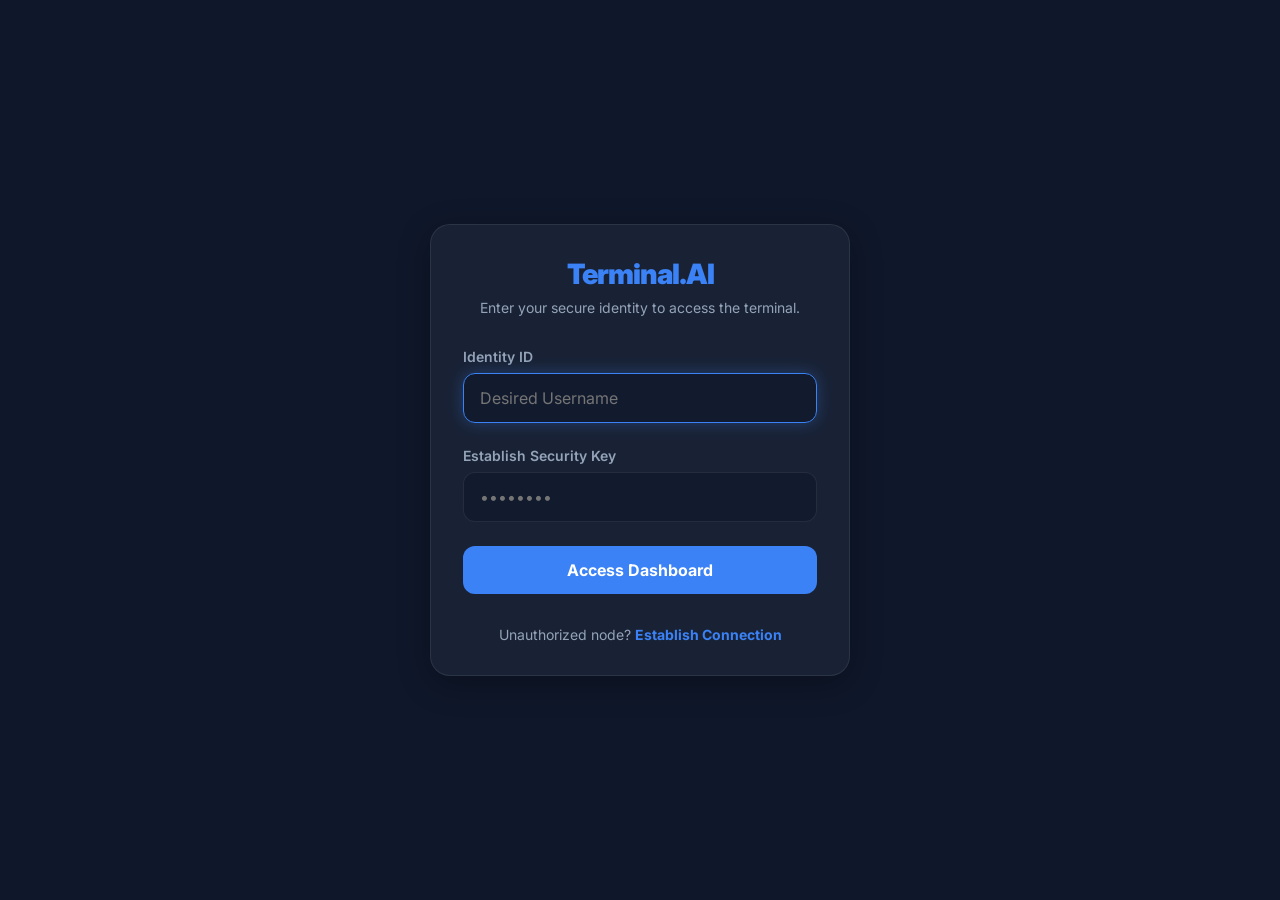
==== index.html @ 9600621f "fix: UI + static files for Vercel" ====
<!DOCTYPE html>
<html lang="en">
<head>
    <meta charset="UTF-8">
    <meta name="viewport" content="width=device-width, initial-scale=1.0">
    <title>Login | Terminal.AI</title>
    <link rel="stylesheet" href="./style.css">
    <link rel="preconnect" href="https://fonts.googleapis.com">
    <link rel="preconnect" href="https://fonts.gstatic.com" crossorigin>
    <link href="https://fonts.googleapis.com/css2?family=Inter:wght@400;500;600;700;800;900&display=swap" rel="stylesheet">
</head>
<body>
    <div class="auth-page">
        <div class="glass-card auth-card">
            <div class="auth-header">
                <h1 style="color: var(--primary); font-weight: 900; letter-spacing: -1px;">Terminal.AI</h1>
                <p style="color: var(--text-muted); font-size: 0.875rem;">Enter your secure identity to access the terminal.</p>
            </div>

            <form id="loginForm">
                <div class="form-group">
                    <label class="form-label">Identity ID</label>
                    <input type="text" name="username" class="form-input" placeholder="Desired Username" required autofocus>
                </div>
                <div class="form-group">
                    <label class="form-label">Establish Security Key</label>
                    <input type="password" name="password" class="form-input" placeholder="••••••••" required>
                </div>
                <button type="submit" class="btn btn-primary">
                    Access Dashboard
                </button>
            </form>

            <p style="text-align: center; margin-top: 2rem; font-size: 0.875rem; color: var(--text-muted);">
                Unauthorized node? <a href="./signup.html" style="color: var(--primary); text-decoration: none; font-weight: 700;">Establish Connection</a>
            </p>
        </div>
    </div>
    <script src="./script.js"></script>
</body>
</html>
---- style.css ----
:root {
    --bg-dark: #0f172a;
    --card-bg: rgba(30, 41, 59, 0.7);
    --glass-border: rgba(255, 255, 255, 0.08);
    --primary: #3b82f6;
    --neon-green: #00ff88;
    --neon-red: #ef4444;
    --text-main: #f8fafc;
    --text-muted: #94a3b8;
}

* {
    margin: 0; padding: 0; box-sizing: border-box;
    font-family: 'Inter', system-ui, -apple-system, sans-serif;
}

body {
    background-color: var(--bg-dark);
    color: var(--text-main);
    min-height: 100vh;
    display: flex;
    flex-direction: column;
}

/* --- Layout --- */
.container {
    max-width: 1200px;
    margin: 0 auto;
    padding: 2rem;
    width: 100%;
}

.glass-card {
    background: var(--card-bg);
    backdrop-filter: blur(12px);
    -webkit-backdrop-filter: blur(12px);
    border: 1px solid var(--glass-border);
    border-radius: 1.25rem;
    padding: 2rem;
    box-shadow: 0 8px 32px rgba(0, 0, 0, 0.3);
}

/* --- Auth Pages --- */
.auth-page {
    flex: 1;
    display: flex;
    align-items: center;
    justify-content: center;
    padding: 2rem;
}

.auth-card {
    width: 100%;
    max-width: 420px;
}

.auth-header {
    text-align: center;
    margin-bottom: 2rem;
}

.auth-header h1 {
    font-size: 1.75rem;
    font-weight: 800;
    margin-bottom: 0.5rem;
}

.form-group {
    margin-bottom: 1.5rem;
}

.form-label {
    display: block;
    font-size: 0.875rem;
    font-weight: 600;
    color: var(--text-muted);
    margin-bottom: 0.5rem;
}

.form-input {
    width: 100%;
    background: rgba(15, 23, 42, 0.6);
    border: 1px solid var(--glass-border);
    border-radius: 0.75rem;
    padding: 0.875rem 1rem;
    color: #fff;
    font-size: 1rem;
    outline: none;
    transition: all 0.3s;
}

.form-input:focus {
    border-color: var(--primary);
    box-shadow: 0 0 15px rgba(59, 130, 246, 0.3);
}

.btn {
    width: 100%;
    padding: 0.875rem;
    border-radius: 0.75rem;
    border: none;
    font-size: 1rem;
    font-weight: 700;
    cursor: pointer;
    transition: all 0.3s;
    display: flex;
    align-items: center;
    justify-content: center;
    gap: 0.5rem;
}

.btn-primary {
    background: var(--primary);
    color: #fff;
}

.btn-primary:hover {
    transform: translateY(-2px);
    opacity: 0.9;
}

/* --- Dashboard --- */
header {
    margin-bottom: 3rem;
}

.dashboard-header {
    display: flex;
    justify-content: space-between;
    align-items: center;
    margin-bottom: 2rem;
}

.ticker-form {
    display: flex;
    gap: 1rem;
}

.ticker-input {
    width: 300px;
}

.predict-btn {
    width: auto;
    padding: 0.875rem 2rem;
}

.results-grid {
    display: grid;
    grid-template-columns: 1fr 1.5fr;
    gap: 1.5rem;
}

.prediction-val {
    font-size: 3rem;
    font-weight: 900;
    text-align: center;
    margin: 1.5rem 0;
}

.val-up { color: var(--neon-green); }
.val-down { color: var(--neon-red); }

.confidence-track {
    height: 10px;
    background: rgba(255, 255, 255, 0.05);
    border-radius: 5px;
    overflow: hidden;
    margin-top: 1rem;
}

.confidence-bar {
    height: 100%;
    background: var(--primary);
    transition: width 1s ease-in-out;
}

/* --- News --- */
.news-item {
    padding: 1rem 0;
    border-bottom: 1px solid var(--glass-border);
}

.news-item:last-child {
    border: none;
}

.news-title {
    font-weight: 600;
    font-size: 0.95rem;
    margin-bottom: 0.25rem;
    display: block;
}

.news-meta {
    font-size: 0.75rem;
    color: var(--text-muted);
}

/* --- Loader --- */
.loader-container {
    display: flex;
    flex-direction: column;
    align-items: center;
    justify-content: center;
    padding: 4rem;
}

.spinner {
    width: 3rem;
    height: 3rem;
    border: 4px solid rgba(255, 255, 255, 0.1);
    border-top-color: var(--primary);
    border-radius: 50%;
    animation: spin 1s linear infinite;
    margin-bottom: 1rem;
}

@keyframes spin {
    to { transform: rotate(360deg); }
}

.hidden { display: none !important; }

@media (max-width: 768px) {
    .results-grid {
        grid-template-columns: 1fr;
    }
    .ticker-form {
        flex-direction: column;
    }
    .ticker-input {
        width: 100%;
    }
}
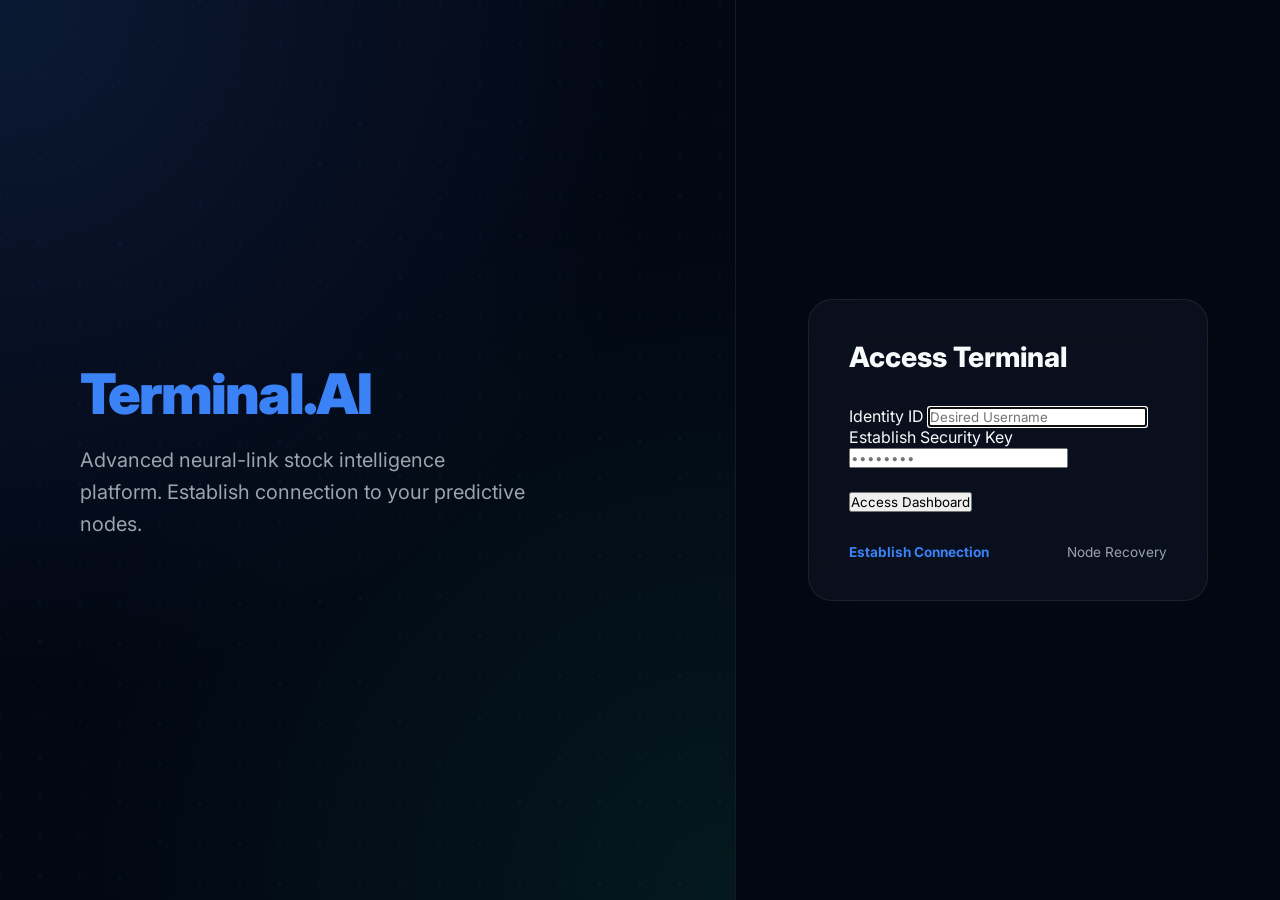
==== commit 89608601: "fix: UI + static files for Vercel" ====
--- a/index.html
+++ b/index.html
@@ -6,36 +6,90 @@
     <title>Login | Terminal.AI</title>
     <link rel="stylesheet" href="./style.css">
     <link rel="preconnect" href="https://fonts.googleapis.com">
-    <link rel="preconnect" href="https://fonts.gstatic.com" crossorigin>
     <link href="https://fonts.googleapis.com/css2?family=Inter:wght@400;500;600;700;800;900&display=swap" rel="stylesheet">
+    <style>
+        .split-layout {
+            display: flex;
+            min-height: 100vh;
+            width: 100%;
+        }
+        .info-pane {
+            flex: 1.2;
+            background: radial-gradient(circle at top left, rgba(59, 130, 246, 0.15), transparent 60%),
+                        radial-gradient(circle at bottom right, rgba(16, 185, 129, 0.1), transparent 60%);
+            display: flex;
+            flex-direction: column;
+            justify-content: center;
+            padding: 5rem;
+            position: relative;
+            overflow: hidden;
+        }
+        .form-pane {
+            flex: 1;
+            background: #030712;
+            display: flex;
+            align-items: center;
+            justify-content: center;
+            padding: 2rem;
+            border-left: 1px solid var(--glass-border);
+        }
+        .branding h1 { font-size: 3.5rem; font-weight: 900; letter-spacing: -2px; color: var(--primary); margin-bottom: 1rem; }
+        .branding p { font-size: 1.25rem; color: var(--text-muted); max-width: 450px; line-height: 1.6; }
+        
+        .auth-card {
+            width: 100%;
+            max-width: 400px;
+            padding: 2.5rem;
+            background: rgba(17, 24, 39, 0.5);
+            backdrop-filter: blur(24px);
+            -webkit-backdrop-filter: blur(24px);
+            border: 1px solid var(--glass-border);
+            border-radius: 1.5rem;
+        }
+        .auth-card h2 { font-size: 1.75rem; font-weight: 800; margin-bottom: 2rem; }
+
+        @media (max-width: 1024px) {
+            .info-pane { display: none; }
+            .form-pane { border: none; }
+        }
+    </style>
 </head>
 <body>
-    <div class="auth-page">
-        <div class="glass-card auth-card">
-            <div class="auth-header">
-                <h1 style="color: var(--primary); font-weight: 900; letter-spacing: -1px;">Terminal.AI</h1>
-                <p style="color: var(--text-muted); font-size: 0.875rem;">Enter your secure identity to access the terminal.</p>
+    <canvas id="bg-canvas"></canvas>
+    
+    <div class="split-layout">
+        <div class="info-pane">
+            <div class="branding">
+                <h1>Terminal.AI</h1>
+                <p>Advanced neural-link stock intelligence platform. Establish connection to your predictive nodes.</p>
             </div>
+        </div>
+        
+        <div class="form-pane">
+            <div class="auth-card fade-in">
+                <h2>Access Terminal</h2>
+                <form id="loginForm">
+                    <div class="form-group">
+                        <label class="form-label">Identity ID</label>
+                        <input type="text" name="username" class="form-input" placeholder="Desired Username" required autofocus>
+                    </div>
+                    <div class="form-group">
+                        <label class="form-label">Establish Security Key</label>
+                        <input type="password" name="password" class="form-input" placeholder="••••••••" required>
+                    </div>
+                    <button type="submit" class="btn btn-primary" style="margin-top: 1.5rem;">
+                        Access Dashboard
+                    </button>
+                </form>
 
-            <form id="loginForm">
-                <div class="form-group">
-                    <label class="form-label">Identity ID</label>
-                    <input type="text" name="username" class="form-input" placeholder="Desired Username" required autofocus>
+                <div style="margin-top: 2rem; display: flex; justify-content: space-between; font-size: 0.85rem;">
+                    <a href="./signup.html" style="color: var(--primary); text-decoration: none; font-weight: 700;">Establish Connection</a>
+                    <a href="#" style="color: var(--text-muted); text-decoration: none;">Node Recovery</a>
                 </div>
-                <div class="form-group">
-                    <label class="form-label">Establish Security Key</label>
-                    <input type="password" name="password" class="form-input" placeholder="••••••••" required>
-                </div>
-                <button type="submit" class="btn btn-primary">
-                    Access Dashboard
-                </button>
-            </form>
-
-            <p style="text-align: center; margin-top: 2rem; font-size: 0.875rem; color: var(--text-muted);">
-                Unauthorized node? <a href="./signup.html" style="color: var(--primary); text-decoration: none; font-weight: 700;">Establish Connection</a>
-            </p>
+            </div>
         </div>
     </div>
+
     <script src="./script.js"></script>
 </body>
 </html>
--- a/style.css
+++ b/style.css
@@ -1,12 +1,13 @@
 :root {
-    --bg-dark: #0f172a;
-    --card-bg: rgba(30, 41, 59, 0.7);
+    --bg-dark: #030712;
+    --card-bg: rgba(17, 24, 39, 0.7);
     --glass-border: rgba(255, 255, 255, 0.08);
     --primary: #3b82f6;
-    --neon-green: #00ff88;
+    --neon-green: #10b981;
     --neon-red: #ef4444;
-    --text-main: #f8fafc;
-    --text-muted: #94a3b8;
+    --text-main: #f9fafb;
+    --text-muted: #9ca3af;
+    --glow-color: rgba(59, 130, 246, 0.15);
 }
 
 * {
@@ -20,216 +21,141 @@
     min-height: 100vh;
     display: flex;
     flex-direction: column;
+    overflow-x: hidden;
+}
+
+/* --- Dotted Neural Grid Background --- */
+#bg-canvas {
+    position: fixed; top: 0; left: 0; width: 100%; height: 100%; z-index: -1;
+    pointer-events: none;
 }
 
 /* --- Layout --- */
 .container {
-    max-width: 1200px;
-    margin: 0 auto;
-    padding: 2rem;
-    width: 100%;
+    max-width: 1200px; margin: 0 auto; padding: 2rem; width: 100%; position: relative; z-index: 1;
 }
 
-.glass-card {
+/* --- Spotlight / Glow Card Effect --- */
+.glow-card {
+    position: relative;
     background: var(--card-bg);
-    backdrop-filter: blur(12px);
-    -webkit-backdrop-filter: blur(12px);
+    backdrop-filter: blur(16px);
+    -webkit-backdrop-filter: blur(16px);
     border: 1px solid var(--glass-border);
     border-radius: 1.25rem;
     padding: 2rem;
-    box-shadow: 0 8px 32px rgba(0, 0, 0, 0.3);
+    overflow: hidden;
+    transition: transform 0.3s ease, border-color 0.3s ease;
 }
 
-/* --- Auth Pages --- */
-.auth-page {
-    flex: 1;
-    display: flex;
-    align-items: center;
-    justify-content: center;
-    padding: 2rem;
+.glow-card::before {
+    content: '';
+    position: absolute;
+    inset: 0;
+    background: radial-gradient(
+        600px circle at var(--mouse-x) var(--mouse-y),
+        rgba(59, 130, 246, 0.12),
+        transparent 40%
+    );
+    z-index: 0;
+    pointer-events: none;
 }
 
-.auth-card {
-    width: 100%;
-    max-width: 420px;
+.glow-card:hover {
+    transform: translateY(-4px);
+    border-color: rgba(59, 130, 246, 0.3);
 }
 
-.auth-header {
-    text-align: center;
-    margin-bottom: 2rem;
+.card-content { position: relative; z-index: 1; }
+
+/* --- Search Bar --- */
+.search-container {
+    display: flex; justify-content: center; margin-bottom: 3rem; gap: 0.75rem;
 }
 
-.auth-header h1 {
-    font-size: 1.75rem;
-    font-weight: 800;
-    margin-bottom: 0.5rem;
-}
-
-.form-group {
-    margin-bottom: 1.5rem;
-}
-
-.form-label {
-    display: block;
-    font-size: 0.875rem;
-    font-weight: 600;
-    color: var(--text-muted);
-    margin-bottom: 0.5rem;
-}
-
-.form-input {
-    width: 100%;
-    background: rgba(15, 23, 42, 0.6);
+.search-input {
+    background: rgba(17, 24, 39, 0.8);
     border: 1px solid var(--glass-border);
     border-radius: 0.75rem;
-    padding: 0.875rem 1rem;
+    padding: 0.875rem 1.5rem;
     color: #fff;
     font-size: 1rem;
+    width: 380px;
     outline: none;
     transition: all 0.3s;
 }
 
-.form-input:focus {
+.search-input:focus {
     border-color: var(--primary);
-    box-shadow: 0 0 15px rgba(59, 130, 246, 0.3);
+    box-shadow: 0 0 20px rgba(59, 130, 246, 0.2);
 }
 
-.btn {
-    width: 100%;
-    padding: 0.875rem;
+.btn-analyze {
+    background: var(--primary);
+    color: #fff;
+    border: none;
     border-radius: 0.75rem;
-    border: none;
-    font-size: 1rem;
+    padding: 0.875rem 2rem;
     font-weight: 700;
     cursor: pointer;
     transition: all 0.3s;
-    display: flex;
-    align-items: center;
-    justify-content: center;
-    gap: 0.5rem;
 }
 
-.btn-primary {
-    background: var(--primary);
-    color: #fff;
+.btn-analyze:hover {
+    background: #2563eb;
+    box-shadow: 0 0 15px rgba(59, 130, 246, 0.4);
 }
 
-.btn-primary:hover {
-    transform: translateY(-2px);
-    opacity: 0.9;
+/* --- Header Section --- */
+.dashboard-header {
+    display: flex; justify-content: space-between; align-items: flex-end; margin-bottom: 2rem;
 }
 
-/* --- Dashboard --- */
-header {
-    margin-bottom: 3rem;
+.node-info h2 { font-size: 2.5rem; font-weight: 900; letter-spacing: -1.5px; line-height: 1; }
+.node-status { font-size: 0.7rem; color: var(--text-muted); font-weight: 800; text-transform: uppercase; letter-spacing: 3px; margin-bottom: 0.5rem; display: block; }
+
+.price-display { text-align: right; }
+.price-value { font-size: 2.5rem; font-weight: 900; color: #fff; line-height: 1; }
+.price-label { font-size: 0.7rem; color: var(--text-muted); font-weight: 800; text-transform: uppercase; letter-spacing: 1px; margin-bottom: 0.5rem; display: block; }
+
+/* --- Grid --- */
+.dashboard-grid {
+    display: grid; grid-template-columns: 380px 1fr; gap: 1.5rem;
 }
 
-.dashboard-header {
-    display: flex;
-    justify-content: space-between;
-    align-items: center;
-    margin-bottom: 2rem;
+.panel-left { display: flex; flex-direction: column; gap: 1.5rem; }
+
+/* --- Prediction --- */
+.prediction-display { text-align: center; }
+.prediction-val { font-size: 3.5rem; font-weight: 900; margin: 1rem 0; }
+.val-up { color: var(--neon-green); text-shadow: 0 0 25px rgba(16, 185, 129, 0.3); }
+.val-down { color: var(--neon-red); text-shadow: 0 0 25px rgba(239, 68, 68, 0.3); }
+
+.confidence-track { background: rgba(255,255,255,0.05); height: 8px; border-radius: 4px; overflow: hidden; margin-top: 1rem; }
+.confidence-bar { height: 100%; background: var(--primary); transition: width 1.5s cubic-bezier(0.4, 0, 0.2, 1); }
+
+/* --- Intelligence --- */
+.news-item { padding: 1.25rem 0; border-bottom: 1px solid var(--glass-border); }
+.news-item:last-child { border: none; }
+.news-title { font-weight: 600; font-size: 0.95rem; line-height: 1.5; margin-bottom: 0.5rem; color: #f3f4f6; }
+
+/* --- Right Panel --- */
+.chart-card { display: flex; flex-direction: column; min-height: 560px; }
+.chart-container { flex: 1; position: relative; margin-top: 2rem; }
+
+/* --- Typography --- */
+.section-title { font-size: 0.75rem; font-weight: 800; color: var(--text-muted); text-transform: uppercase; letter-spacing: 2px; margin-bottom: 1.5rem; display: block; }
+
+.refresh-indicator { 
+    position: fixed; bottom: 2rem; right: 2.5rem; font-size: 0.65rem; font-weight: 800; color: var(--text-muted); padding: 0.6rem 1.2rem;
+    background: rgba(0,0,0,0.4); border-radius: 2rem; border: 1px solid var(--glass-border); display: flex; align-items: center; gap: 0.6rem;
+    z-index: 100;
 }
+.pulse-dot { width: 6px; height: 6px; background: var(--neon-green); border-radius: 50%; box-shadow: 0 0 10px var(--neon-green); animation: pulse 2s infinite; }
 
-.ticker-form {
-    display: flex;
-    gap: 1rem;
+@keyframes pulse { 0% { opacity: 0.4; } 50% { opacity: 1; } 100% { opacity: 0.4; } }
+
+@media (max-width: 1024px) {
+    .dashboard-grid { grid-template-columns: 1fr; }
+    .search-input { width: 100%; }
 }
-
-.ticker-input {
-    width: 300px;
-}
-
-.predict-btn {
-    width: auto;
-    padding: 0.875rem 2rem;
-}
-
-.results-grid {
-    display: grid;
-    grid-template-columns: 1fr 1.5fr;
-    gap: 1.5rem;
-}
-
-.prediction-val {
-    font-size: 3rem;
-    font-weight: 900;
-    text-align: center;
-    margin: 1.5rem 0;
-}
-
-.val-up { color: var(--neon-green); }
-.val-down { color: var(--neon-red); }
-
-.confidence-track {
-    height: 10px;
-    background: rgba(255, 255, 255, 0.05);
-    border-radius: 5px;
-    overflow: hidden;
-    margin-top: 1rem;
-}
-
-.confidence-bar {
-    height: 100%;
-    background: var(--primary);
-    transition: width 1s ease-in-out;
-}
-
-/* --- News --- */
-.news-item {
-    padding: 1rem 0;
-    border-bottom: 1px solid var(--glass-border);
-}
-
-.news-item:last-child {
-    border: none;
-}
-
-.news-title {
-    font-weight: 600;
-    font-size: 0.95rem;
-    margin-bottom: 0.25rem;
-    display: block;
-}
-
-.news-meta {
-    font-size: 0.75rem;
-    color: var(--text-muted);
-}
-
-/* --- Loader --- */
-.loader-container {
-    display: flex;
-    flex-direction: column;
-    align-items: center;
-    justify-content: center;
-    padding: 4rem;
-}
-
-.spinner {
-    width: 3rem;
-    height: 3rem;
-    border: 4px solid rgba(255, 255, 255, 0.1);
-    border-top-color: var(--primary);
-    border-radius: 50%;
-    animation: spin 1s linear infinite;
-    margin-bottom: 1rem;
-}
-
-@keyframes spin {
-    to { transform: rotate(360deg); }
-}
-
-.hidden { display: none !important; }
-
-@media (max-width: 768px) {
-    .results-grid {
-        grid-template-columns: 1fr;
-    }
-    .ticker-form {
-        flex-direction: column;
-    }
-    .ticker-input {
-        width: 100%;
-    }
-}
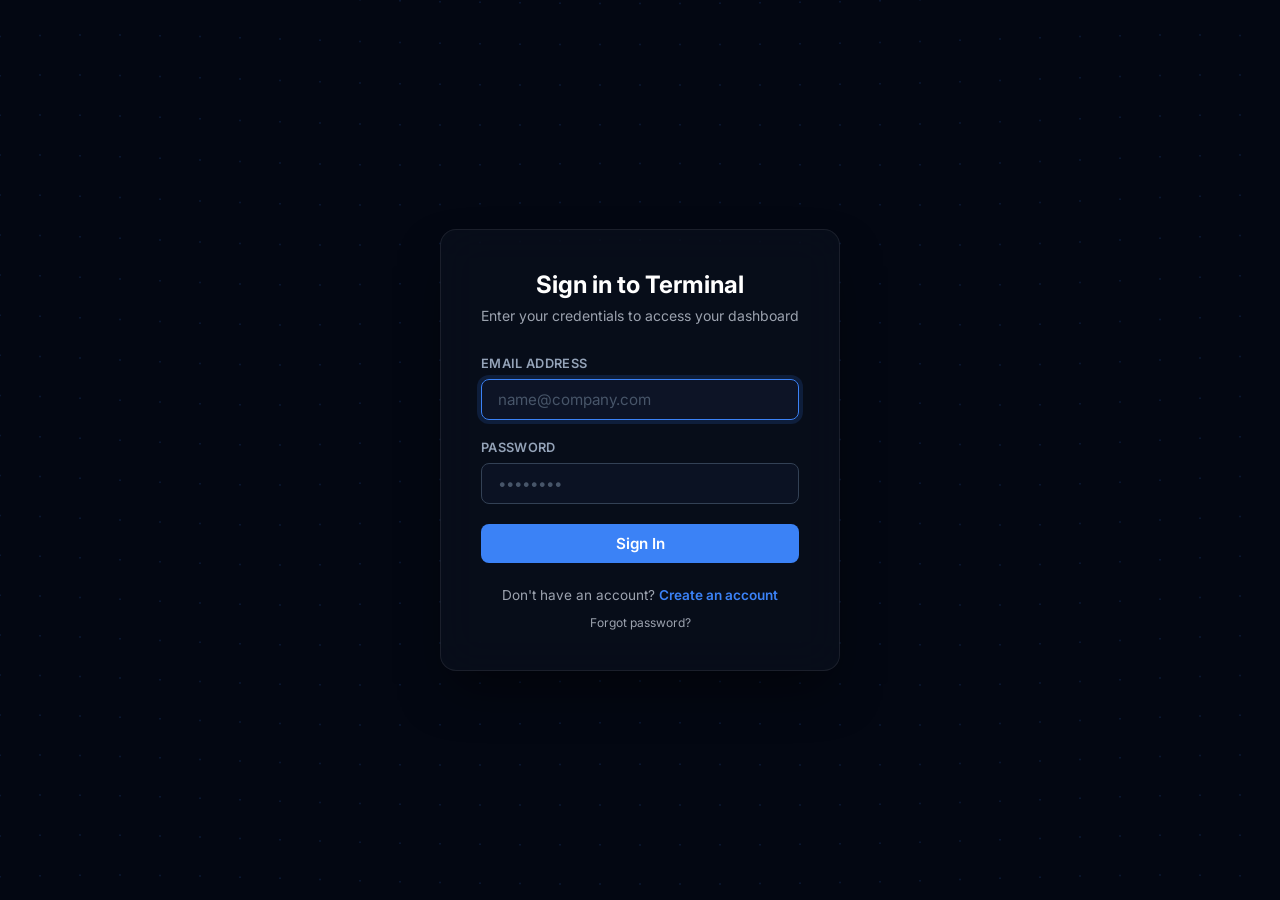
==== commit 39ca821b: "fix: UI + static files for Vercel" ====
--- a/index.html
+++ b/index.html
@@ -3,89 +3,40 @@
 <head>
     <meta charset="UTF-8">
     <meta name="viewport" content="width=device-width, initial-scale=1.0">
-    <title>Login | Terminal.AI</title>
+    <title>Sign In | Terminal.AI</title>
     <link rel="stylesheet" href="./style.css">
     <link rel="preconnect" href="https://fonts.googleapis.com">
-    <link href="https://fonts.googleapis.com/css2?family=Inter:wght@400;500;600;700;800;900&display=swap" rel="stylesheet">
-    <style>
-        .split-layout {
-            display: flex;
-            min-height: 100vh;
-            width: 100%;
-        }
-        .info-pane {
-            flex: 1.2;
-            background: radial-gradient(circle at top left, rgba(59, 130, 246, 0.15), transparent 60%),
-                        radial-gradient(circle at bottom right, rgba(16, 185, 129, 0.1), transparent 60%);
-            display: flex;
-            flex-direction: column;
-            justify-content: center;
-            padding: 5rem;
-            position: relative;
-            overflow: hidden;
-        }
-        .form-pane {
-            flex: 1;
-            background: #030712;
-            display: flex;
-            align-items: center;
-            justify-content: center;
-            padding: 2rem;
-            border-left: 1px solid var(--glass-border);
-        }
-        .branding h1 { font-size: 3.5rem; font-weight: 900; letter-spacing: -2px; color: var(--primary); margin-bottom: 1rem; }
-        .branding p { font-size: 1.25rem; color: var(--text-muted); max-width: 450px; line-height: 1.6; }
-        
-        .auth-card {
-            width: 100%;
-            max-width: 400px;
-            padding: 2.5rem;
-            background: rgba(17, 24, 39, 0.5);
-            backdrop-filter: blur(24px);
-            -webkit-backdrop-filter: blur(24px);
-            border: 1px solid var(--glass-border);
-            border-radius: 1.5rem;
-        }
-        .auth-card h2 { font-size: 1.75rem; font-weight: 800; margin-bottom: 2rem; }
-
-        @media (max-width: 1024px) {
-            .info-pane { display: none; }
-            .form-pane { border: none; }
-        }
-    </style>
+    <link href="https://fonts.googleapis.com/css2?family=Inter:wght@400;500;600;700;800&display=swap" rel="stylesheet">
 </head>
 <body>
     <canvas id="bg-canvas"></canvas>
-    
-    <div class="split-layout">
-        <div class="info-pane">
-            <div class="branding">
-                <h1>Terminal.AI</h1>
-                <p>Advanced neural-link stock intelligence platform. Establish connection to your predictive nodes.</p>
+
+    <div class="auth-container">
+        <div class="auth-card fade-in">
+            <div class="auth-header">
+                <h1>Sign in to Terminal</h1>
+                <p>Enter your credentials to access your dashboard</p>
             </div>
-        </div>
-        
-        <div class="form-pane">
-            <div class="auth-card fade-in">
-                <h2>Access Terminal</h2>
-                <form id="loginForm">
-                    <div class="form-group">
-                        <label class="form-label">Identity ID</label>
-                        <input type="text" name="username" class="form-input" placeholder="Desired Username" required autofocus>
-                    </div>
-                    <div class="form-group">
-                        <label class="form-label">Establish Security Key</label>
-                        <input type="password" name="password" class="form-input" placeholder="••••••••" required>
-                    </div>
-                    <button type="submit" class="btn btn-primary" style="margin-top: 1.5rem;">
-                        Access Dashboard
-                    </button>
-                </form>
 
-                <div style="margin-top: 2rem; display: flex; justify-content: space-between; font-size: 0.85rem;">
-                    <a href="./signup.html" style="color: var(--primary); text-decoration: none; font-weight: 700;">Establish Connection</a>
-                    <a href="#" style="color: var(--text-muted); text-decoration: none;">Node Recovery</a>
+            <form id="loginForm">
+                <div class="form-group">
+                    <label class="form-label">Email Address</label>
+                    <input type="email" name="username" class="form-input" placeholder="name@company.com" required autofocus>
                 </div>
+                <div class="form-group">
+                    <label class="form-label">Password</label>
+                    <input type="password" name="password" class="form-input" placeholder="••••••••" required>
+                </div>
+                <button type="submit" class="btn btn-primary">
+                    Sign In
+                </button>
+            </form>
+
+            <div style="margin-top: 1.5rem; text-align: center; font-size: 0.85rem;">
+                <p style="color: var(--text-muted);">
+                    Don't have an account? <a href="./signup.html" style="color: var(--primary); text-decoration: none; font-weight: 600;">Create an account</a>
+                </p>
+                <a href="#" style="color: var(--text-muted); text-decoration: none; display: block; margin-top: 0.75rem; font-size: 0.75rem;">Forgot password?</a>
             </div>
         </div>
     </div>
--- a/style.css
+++ b/style.css
@@ -7,7 +7,7 @@
     --neon-red: #ef4444;
     --text-main: #f9fafb;
     --text-muted: #9ca3af;
-    --glow-color: rgba(59, 130, 246, 0.15);
+    --input-bg: rgba(15, 23, 42, 0.6);
 }
 
 * {
@@ -33,6 +33,106 @@
 /* --- Layout --- */
 .container {
     max-width: 1200px; margin: 0 auto; padding: 2rem; width: 100%; position: relative; z-index: 1;
+}
+
+/* --- Auth Pages (Minimal SaaS Style) --- */
+.auth-container {
+    flex: 1;
+    display: flex;
+    align-items: center;
+    justify-content: center;
+    padding: 2rem;
+    position: relative;
+    z-index: 10;
+}
+
+.auth-card {
+    width: 100%;
+    max-width: 400px;
+    padding: 2.5rem;
+    background: rgba(17, 24, 39, 0.4);
+    backdrop-filter: blur(20px);
+    -webkit-backdrop-filter: blur(20px);
+    border: 1px solid var(--glass-border);
+    border-radius: 1rem;
+    box-shadow: 0 25px 50px -12px rgba(0, 0, 0, 0.5);
+}
+
+.auth-header {
+    text-align: center;
+    margin-bottom: 2rem;
+}
+
+.auth-header h1 {
+    font-size: 1.5rem;
+    font-weight: 700;
+    margin-bottom: 0.5rem;
+    color: #fff;
+}
+
+.auth-header p {
+    font-size: 0.875rem;
+    color: var(--text-muted);
+}
+
+.form-group {
+    margin-bottom: 1.25rem;
+}
+
+.form-label {
+    display: block;
+    font-size: 0.8rem;
+    font-weight: 600;
+    color: #94a3b8;
+    margin-bottom: 0.5rem;
+    text-transform: uppercase;
+    letter-spacing: 0.025em;
+}
+
+.form-input {
+    width: 100%;
+    background: var(--input-bg);
+    border: 1px solid #334155;
+    border-radius: 0.5rem;
+    padding: 0.625rem 1rem;
+    color: #fff;
+    font-size: 0.95rem;
+    outline: none;
+    transition: all 0.2s cubic-bezier(0.4, 0, 0.2, 1);
+}
+
+.form-input::placeholder {
+    color: #475569;
+}
+
+.form-input:focus {
+    border-color: var(--primary);
+    background: rgba(15, 23, 42, 0.8);
+    box-shadow: 0 0 0 4px rgba(59, 130, 246, 0.15);
+}
+
+.btn {
+    width: 100%;
+    padding: 0.625rem 1rem;
+    border-radius: 0.5rem;
+    border: none;
+    font-size: 0.95rem;
+    font-weight: 600;
+    cursor: pointer;
+    transition: all 0.2s;
+    display: flex;
+    align-items: center;
+    justify-content: center;
+}
+
+.btn-primary {
+    background: var(--primary);
+    color: #fff;
+}
+
+.btn-primary:hover {
+    background: #2563eb;
+    transform: translateY(-1px);
 }
 
 /* --- Spotlight / Glow Card Effect --- */
@@ -42,9 +142,12 @@
     backdrop-filter: blur(16px);
     -webkit-backdrop-filter: blur(16px);
     border: 1px solid var(--glass-border);
-    border-radius: 1.25rem;
-    padding: 2rem;
+    border-radius: 1rem;
+    padding: 1.5rem;
+    flex: 1;
     overflow: hidden;
+    display: flex;
+    flex-direction: column;
     transition: transform 0.3s ease, border-color 0.3s ease;
 }
 
@@ -90,7 +193,7 @@
     box-shadow: 0 0 20px rgba(59, 130, 246, 0.2);
 }
 
-.btn-analyze {
+.predict-btn {
     background: var(--primary);
     color: #fff;
     border: none;
@@ -101,41 +204,43 @@
     transition: all 0.3s;
 }
 
-.btn-analyze:hover {
+.predict-btn:hover {
     background: #2563eb;
     box-shadow: 0 0 15px rgba(59, 130, 246, 0.4);
 }
 
 /* --- Header Section --- */
 .dashboard-header {
-    display: flex; justify-content: space-between; align-items: flex-end; margin-bottom: 2rem;
-}
-
-.node-info h2 { font-size: 2.5rem; font-weight: 900; letter-spacing: -1.5px; line-height: 1; }
-.node-status { font-size: 0.7rem; color: var(--text-muted); font-weight: 800; text-transform: uppercase; letter-spacing: 3px; margin-bottom: 0.5rem; display: block; }
+    display: flex; justify-content: space-between; align-items: flex-end; margin-bottom: 1.5rem;
+}
+
+.node-info h2 { font-size: 2rem; font-weight: 900; letter-spacing: -1.5px; line-height: 1; }
+.node-status { font-size: 0.65rem; color: var(--text-muted); font-weight: 800; text-transform: uppercase; letter-spacing: 2px; margin-bottom: 0.4rem; display: block; }
 
 .price-display { text-align: right; }
-.price-value { font-size: 2.5rem; font-weight: 900; color: #fff; line-height: 1; }
-.price-label { font-size: 0.7rem; color: var(--text-muted); font-weight: 800; text-transform: uppercase; letter-spacing: 1px; margin-bottom: 0.5rem; display: block; }
+.price-value { font-size: 2rem; font-weight: 900; color: #fff; line-height: 1; }
+.price-label { font-size: 0.65rem; color: var(--text-muted); font-weight: 800; text-transform: uppercase; letter-spacing: 1px; margin-bottom: 0.4rem; display: block; }
 
 /* --- Grid --- */
 .dashboard-grid {
-    display: grid; grid-template-columns: 380px 1fr; gap: 1.5rem;
-}
-
-.panel-left { display: flex; flex-direction: column; gap: 1.5rem; }
+    display: grid; grid-template-columns: 350px 1fr; gap: 1rem;
+    height: calc(100vh - 240px);
+}
+
+.panel-left { display: flex; flex-direction: column; gap: 1rem; height: 100%; }
 
 /* --- Prediction --- */
 .prediction-display { text-align: center; }
-.prediction-val { font-size: 3.5rem; font-weight: 900; margin: 1rem 0; }
-.val-up { color: var(--neon-green); text-shadow: 0 0 25px rgba(16, 185, 129, 0.3); }
-.val-down { color: var(--neon-red); text-shadow: 0 0 25px rgba(239, 68, 68, 0.3); }
+.prediction-val { font-size: 2.5rem; font-weight: 900; margin: 0.5rem 0; }
+.val-up { color: var(--neon-green); text-shadow: 0 0 15px rgba(16, 185, 129, 0.3); }
+.val-down { color: var(--neon-red); text-shadow: 0 0 15px rgba(239, 68, 68, 0.3); }
 
 .confidence-track { background: rgba(255,255,255,0.05); height: 8px; border-radius: 4px; overflow: hidden; margin-top: 1rem; }
 .confidence-bar { height: 100%; background: var(--primary); transition: width 1.5s cubic-bezier(0.4, 0, 0.2, 1); }
 
 /* --- Intelligence --- */
-.news-item { padding: 1.25rem 0; border-bottom: 1px solid var(--glass-border); }
+.news-list { overflow-y: auto; flex: 1; }
+.news-item { padding: 1rem 0; border-bottom: 1px solid var(--glass-border); }
 .news-item:last-child { border: none; }
 .news-title { font-weight: 600; font-size: 0.95rem; line-height: 1.5; margin-bottom: 0.5rem; color: #f3f4f6; }
 
